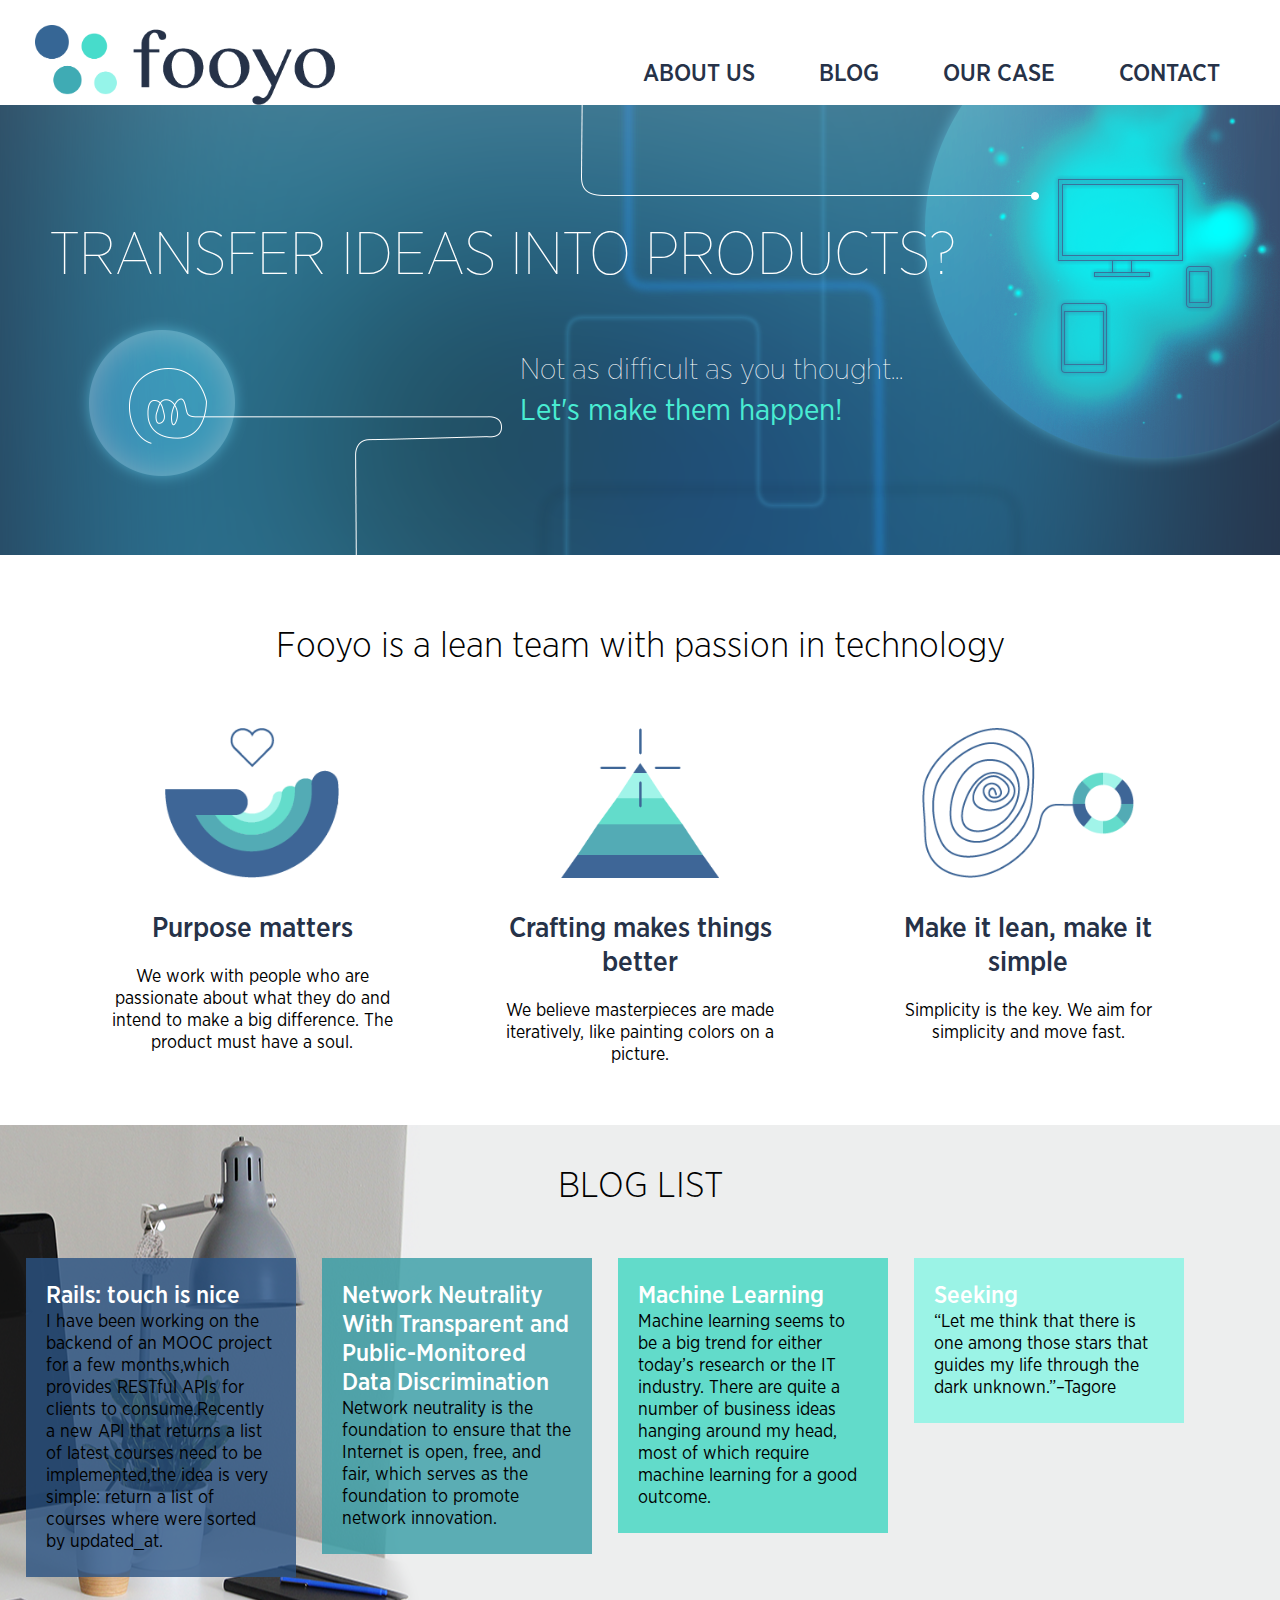
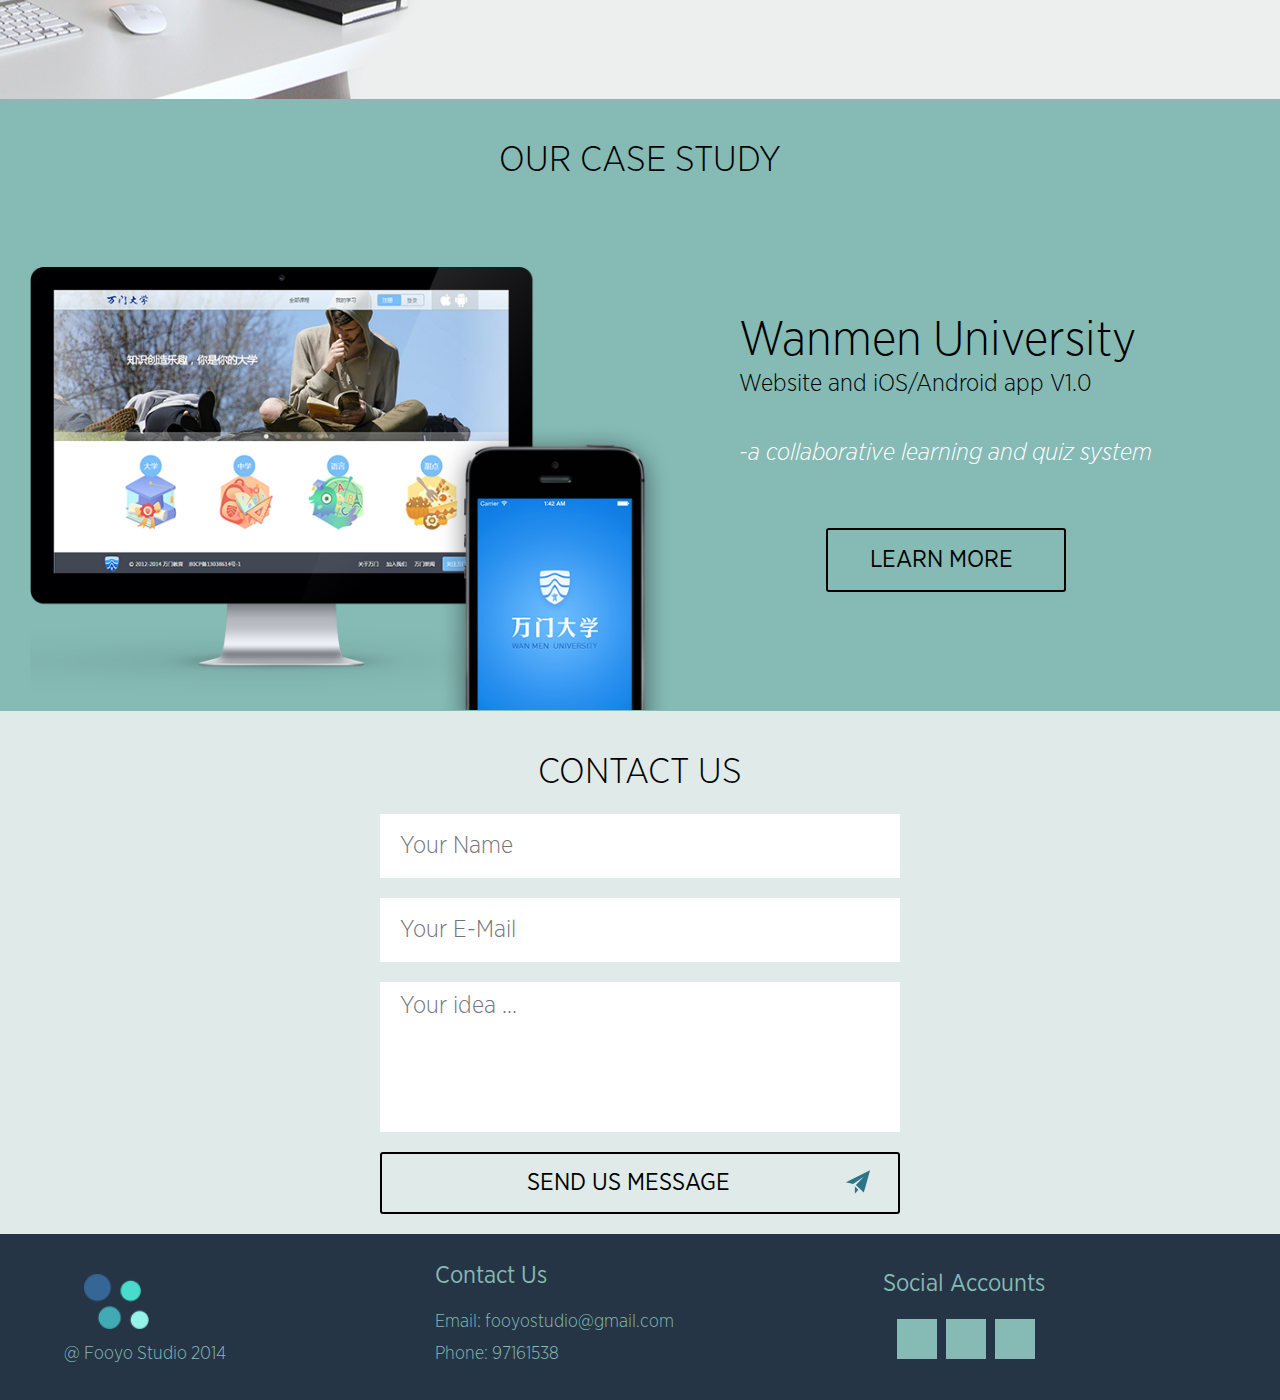
==== v2/index.html @ f908902f "Added V2" ====
<!doctype html>
<html>
	<head>
        <meta charset="UTF-8">
        <meta name="viewport" content="width=device-width, initial-scale=1">
        <title>Fooyo | With fooyo, building dreams</title>
        <meta name="author" content="Fooyo Studio">
        <meta name="contact" content="support@fooyo.sg">
        <meta name="copyright" content="Copyright (c)2014-2015 Fooyo Pte. Ltd. All Rights Reserved.">
        <meta name="keywords" content="fooyo, fooyo studio,fooyostudio, 浮游, 浮游工作室, fooyo singapore, lean startup, Singapore lean">
        <meta name="description" content="Fooyo is a lean startup with passions in technology. Fooyo Studio was founded in Singapore, specialised in app and web development. 新加坡浮游工作室">
		<link rel="stylesheet" href="css/style.css" media="screen">
	</head>
	<body>
		<div class="navbar">
			<span class="logo">
				<a href="https://google.com"><img src="images/logo.png" id="logo"></a>
			</span>
			<nav class='nav_links' id='nav_links'>
				<a data-hover="ABOUT US" href="javascript:window.scrollTo(0,105)">ABOUT US</a>
				<a data-hover="BLOG" href="javascript:window.scrollTo(0,1125);">BLOG</a>
				<a data-hover="OUR CASE" href="javascript:window.scrollTo(0,1699)">OUR CASE</a>
				<a data-hover="CONTACT"  href="javascript:window.scrollTo(0,2311)">CONTACT</a>
			</nav>
		</div>
		<div class="concept">
			<div id='slogan1'>TRANSFER IDEAS INTO PRODUCTS?</div>
			<div id='slogan2'>Not as difficult as you thought...</div>
			<div id='slogan3'>Let's make them happen!</div>
		</div>
		<div class="about">
			<div id="slogan4">Fooyo is a lean team with passion in technology</div>
			<div class="features">
				<div class="feature">
					<img src="images/feature_1.png">
					<div class="feature-title">Purpose matters</div>
					<p class="feature-content">We work with people who are passionate about what they do and intend to make a big difference. The product must have a soul.</p>
				</div>
				<div class="feature">
					<img src="images/feature_2.png">
					<div class="feature-title">Crafting makes things better</div>
					<p class="feature-content">We believe masterpieces are made iteratively, like painting colors on a picture.</p>
				</div>
				<div class="feature">
					<img src="images/feature_3.png">
					<div class="feature-title">Make it lean, make it simple</div>
					<p class="feature-content">Simplicity is the key. We aim for simplicity and move fast.</p>
				</div>
			</div>
			
		</div>
		<div class="blog">
			<div id="blog-list">BLOG LIST</div>
            <ul>
                <li class="blog-1">
                    <a class="title" href="http://www.fooyo.sg/rails-touch-is-nice/">Rails: touch is nice</a><p></p>
                    <div class="description">I have been working on the backend of an MOOC project for a few months,which provides RESTful APIs for clients to consume.Recently a new API that returns a list of latest courses need to be implemented,the idea is very simple: return a list of courses where were sorted by updated_at.<p></p>
                    </div>
                </li>
                <li class="blog-2">
                    <a class="title" href="http://www.fooyo.sg/network-neutrality-with-transparent-and-public-monitored-data-discrimination/">Network Neutrality With Transparent and Public-Monitored Data Discrimination</a><p></p>
                    <div class="description">Network neutrality is the foundation to ensure that the Internet is open, free, and fair, which serves as the foundation to promote network innovation.</div>
                </li>
                <li class="blog-3">
                    <a class="title" href="http://www.fooyo.sg/machine-learning/">Machine Learning</a><p></p>
                    <div class="description">Machine learning seems to be a big trend for either today’s research or the IT industry. There are quite a number of business ideas hanging around my head, most of which require machine learning for a good outcome.</div>
                </li>
                <li class="blog-4">
                    <a class="title" href="http://www.fooyo.sg/seeking/">Seeking</a><p></p>
                    <div class="description">“Let me think that there is one among those stars that guides my life through the dark unknown.”–Tagore</div>
                </li>
            </ul>
		</div>
		<div class="case">
			<div id="case-study">OUR CASE STUDY</div>
			<div id="case-wanmen">
				<img id="wanmen-img" src="images/wanmen_bg.png">
				<div id="wanmen-desc">
					<div id="wanmen-title">
						Wanmen University
					</div>
					<div id="wanmen-product">
						Website and iOS/Android app V1.0
					</div>
					<div id="wanmen-explanation">
						-a collaborative learning and quiz system
					</div>

					<button id="learn-more-button" type="button" onclick="alert('Coming soon...')">
					  	<p>LEARN MORE</p>
					</button>
				</div>
			</div>
			
		</div>
		<div class="contact">
			<div id="contact-us">CONTACT US</div>
			<form id="contact-form">
				<input class="input-field" id="name-field" type="text" name="name" placeholder="Your Name">
				<input class="input-field" id="email-field" type="text" name="email" placeholder="Your E-Mail">
				<textarea class="input-field" id="content-field" type="text" rows="5" name="content" placeholder="Your idea ..."></textarea>
				<button id="send-button" type="button" onclick="alert('Still under construction, just drop us a email for enquiries.');">
				  	<p>SEND US MESSAGE</p>
				  	<svg version="1.1" xmlns="http://www.w3.org/2000/svg" xmlns:xlink="http://www.w3.org/1999/xlink" x="0px" y="0px" viewBox="0 0 512 512" enable-background="new 0 0 512 512" xml:space="preserve">
				    	<path id="paper-plane-icon" d="M462,54.955L355.371,437.187l-135.92-128.842L353.388,167l-179.53,124.074L50,260.973L462,54.955zM202.992,332.528v124.517l58.738-67.927L202.992,332.528z"></path> 
				  	</svg>
				</button>
			</form> 
		</div>
		<div class="footer">
			<div id="icon">
				<img src="images/footer_icon.png" style="width:65px; margin-left:20px;">
				<div id="trademark">@ Fooyo Studio 2014</div>
			</div>
			<div id="contact-info">
				<div class="footer-title">Contact Us</div>
				<div class="contact-content" style="margin-top:20px;">Email: fooyostudio@gmail.com</div>
				<div class="contact-content">Phone: 97161538</div>
			</div>
			<div id="social">
				<div class="footer-title">Social Accounts</div>
				<section>
				  <ul id='services'>
				    <li>
				      <div class='entypo-facebook' onclick="window.location.replace('https://www.facebook.com/rick.qing.5');"></div>
				    </li>
				    <li>
				      <div class='entypo-twitter' onclick="window.location.replace('https://twitter.com/qingchengnus');"></div>
				    </li>
				    <li>
				      <div class='entypo-gplus' onclick="window.location.replace('https://plus.google.com/u/0/107952781430671489530/posts');"></div>
				    </li>
				  </ul>
				</section>
			</div>
		</div>
	</body>
</html>
---- v2/css/style.css ----
/* http://meyerweb.com/eric/tools/css/reset/ 
   v2.0 | 20110126
   License: none (public domain)
*/

html, body, div, span, applet, object, iframe,
h1, h2, h3, h4, h5, h6, p, blockquote, pre,
a, abbr, acronym, address, big, cite, code,
del, dfn, em, img, ins, kbd, q, s, samp,
small, strike, strong, sub, sup, tt, var,
b, u, i, center,
dl, dt, dd, ol, ul, li,
fieldset, form, label, legend,
table, caption, tbody, tfoot, thead, tr, th, td,
article, aside, canvas, details, embed,
figure, figcaption, footer, header, menu, nav, output, ruby, section, summary,
time, mark, audio, video {
    margin: 0;
    padding: 0;
    border: 0;
    font-size: 100%;
    font: inherit;
    vertical-align: baseline;
}
/* HTML5 display-role reset for older browsers */
article, aside, details, figcaption, figure,
footer, header, menu, nav, section {
    display: block;
}

ol, ul {
    list-style: none;
}
blockquote, q {
    quotes: none;
}
blockquote:before, blockquote:after,
q:before, q:after {
    content: '';
    content: none;
}
table {
    border-collapse: collapse;
    border-spacing: 0;
}

* {
    -webkit-transition: all 0.15s;
    -moz-transition: all 0.15s;
    -o-transition: all 0.15s;
    -ms-transition: all 0.15s;
    transition: all 0.15s;
    outline: none;
}

body {
    min-width: 960px;
}

.navbar {
    width: 100%;
    height: 105px;
    background-color: #ffffff;
}

#logo {
    height: 80px;
    padding-top: 25px;
    margin-left: 35px;
    float: left;
}

.concept {
    width: 100%;
    height: 450px;
    background-image: url('../images/banner.png');
    background-size: cover;
    background-repeat: no-repeat;
    background-position: center center;
}

.about {
    width: 100%;
    height: 570px;
}

.blog {
    width: 100%;
    height: 574px;
    background-image: url('../images/blog_bg.png');
    background-size: cover;
    background-repeat: no-repeat;
    background-position: center center;
}

.case {
    width: 100%;
    height: 612px;
    background-color: #85bab5;
}

.contact {
    width: 100%;
    background-color: #dfeae9;
    padding-bottom: 20px;
}

.footer {
    width: 100%;
    height: 166px;
    background-color: #253545;
    vertical-align: top;
}

@font-face {
    font-family: GothamNarrowMedium;
    src: url(../fonts/GothamNarrow-Medium.otf);
}
@font-face {
    font-family: GothamNarrowThin;
    src: url(../fonts/GothamNarrow-Thin.otf);
}
@font-face {
    font-family: GothamNarrowBook;
    src: url(../fonts/GothamNarrow-Book.otf);
}
@font-face {
    font-family: GothamNarrowLight;
    src: url(../fonts/GothamNarrow-Light.otf);
}

@font-face {
    font-family: GothamNarrowLightItalic;
    src: url(../fonts/GothamNarrow-LightItalic.otf);
}

.nav_links {
    float: right;
    padding-top: 60px;
}

.nav_links a {
    text-decoration: none;
    font-size: 24px;
    color: #263248;
    font-family: GothamNarrowMedium;
    margin-right: 60px;
}


.nav_links a::before {
    color: #253545;
    content: attr(data-hover);
    position: absolute;
    opacity: 0;
    text-shadow: 0 0 1px rgba(255,255,255,0.3);
    -webkit-transform: scale(1.1) translateX(10px) translateY(-10px) rotate(4deg);
    -moz-transform: scale(1.1) translateX(10px) translateY(-10px) rotate(4deg);
    transform: scale(1.1) translateX(10px) translateY(-10px) rotate(4deg);
    -webkit-transition: -webkit-transform 0.3s, opacity 0.3s;
    -moz-transition: -moz-transform 0.3s, opacity 0.3s;
    transition: transform 0.3s, opacity 0.3s;
    pointer-events: none;
}

.nav_links a:hover::before,
.nav_links a:focus::before {
    -webkit-transform: scale(1) translateX(0px) translateY(0px) rotate(0deg);
    -moz-transform: scale(1) translateX(0px) translateY(0px) rotate(0deg);
    transform: scale(1) translateX(0px) translateY(0px) rotate(0deg);
    opacity: 1;
}

#slogan1 {
    font-size: 60px;
    font-family: GothamNarrowThin;
    color: #ffffff;
    margin-left: 50px;
    padding-top: 115px;
}

#slogan2 {
    font-size: 30px;
    font-family: GothamNarrowThin;
    color: #ffffff;
    margin-left: 520px;
    padding-top: 60px;
}

#slogan3 {
    font-size: 30px;
    font-family: GothamNarrowBook;
    color: #49ecd2;
    margin-left: 520px;
    padding-top: 5px;
}

#slogan4 {
    font-size: 36px;
    font-family: GothamNarrowLight;
    text-align: center;
    padding-top: 70px;
}

.features {
    text-align: center;
}

.feature {
    display: inline-block;
    margin-top: 60px;
    width: 30%;
    vertical-align: top;
}

.feature img {
    height: 150px;
}

.feature-title {
    margin-top: 30px;
    font-size: 28px;
    width: 300px;
    color: #263248;
    text-align: center;
    display: inline-block;
    font-family: GothamNarrowMedium;
}

.feature-content {
    font-size: 18px;
    font-family: GothamNarrowBook;
    width: 300px;
    margin-top: 20px;
    text-align: center;
    display: inline-block;
}

#blog-list {
    text-align: center;
    font-family: GothamNarrowLight;
    font-size: 36px;
    padding-top: 40px;
}

#case-study {
    text-align: center;
    font-family: GothamNarrowLight;
    font-size: 36px;
    padding-top: 40px;
}

#contact-us {
    text-align: center;
    font-family: GothamNarrowLight;
    font-size: 36px;
    padding-top: 40px;
}

#contact-form {
    text-align: center;
}

#contact-form input[type=text],
#contact-form input[type=email],
#contact-form textarea{
    width: 480px;
    display: block;
    margin: 0 auto;
    margin-top: 20px;
    font-family: GothamNarrowLight;
    font-size: 24px;
    padding-left: 20px;
    padding-right: 20px;
    border: 0px;
    height: 62px;
}
#contact-form textarea{
    padding-top: 10px;
    padding-bottom: 10px;
    height: 130px;
    resize: none;
}

#contact-form input[type=submit]{
    font-size: 24px;
    font-family: GothamNarrowBook;
    overflow: visible;
    -webkit-border-radius: 3px;
    border-radius: 3px;
    position: relative;
    padding-right: 30px;
    background-color: #dfeae9;
    border: 2px solid #000000;
    display: block;
    height: 62px;
    width: 520px;
    cursor: pointer;
    margin: 0 auto;
    margin-top: 20px;
    text-align: center;
}
#contact-form input[type=submit]:hover{
    background-color: #ecfbff;
}
#contact-form input[type=submit]:hover svg{
    -webkit-transform: rotate(10deg);
    -moz-transform: rotate(10deg);
    -o-transform: rotate(10deg);
    -ms-transform: rotate(10deg);
    transform: rotate(10deg);
    -webkit-transition: -webkit-transform 0.15s;
    -moz-transition: -moz-transform 0.15s;
    -o-transition: -o-transform 0.15s;
    -ms-transition: -ms-transform 0.15s;
    transition: transform 0.15s;
}
#contact-form input[type=submit] svg{
    position: absolute;
    top: 13px;
    right: 25px;
    height: 30px;
    width: auto;
    -webkit-transition: -webkit-transform 0.15s;
    -moz-transition: -moz-transform 0.15s;
    -o-transition: -o-transform 0.15s;
    -ms-transition: -ms-transform 0.15s;
    transition: transform 0.15s;
}

#contact-form input[type=submit] svg path{
    fill: #2d7586;
}

#contact-form input[type=submit]:active{
    top: 1px;
    outline: none;
    -webkit-box-shadow: none;
    box-shadow: none;
    background-color: #85bab5;
}

#icon {
    display: inline-block;
    padding-top: 40px;
    margin-left: 5%;
}

#trademark {
    font-size: 18px;
    font-family: GothamNarrowLight;
    color: #85bab5;
    margin-top: 10px;
}

#contact-info {
    display: inline-block;
    margin-left: 16%;
}

.footer-title {
    font-size: 24px;
    font-family: GothamNarrowBook;
    color: #85bab5;
}

.contact-content {
    font-size: 18px;
    font-family: GothamNarrowLight;
    color: #85bab5;
    margin-top: 10px;
}

#social {
    display: inline-block;
    margin-left: 16%;
}




section #services {
    text-align: center;
    transform: translatez(0);
}
section #services li {
    width: 40px;
    height: 40px;
    display: inline-block;
    margin-top: 20px;
    margin-left: 5px;
    list-style: none;
}
section #services li div {
    width: 40px;
    height: 40px;
    color: #74d4b3;
    font-size: 3.4em;
    text-align: center;
    line-height: 32px;
    background-color: #85bab5;
    transition: all 0.5s ease;
}
section #services li div:hover {
    transform: rotate(360deg);
    border-radius: 100px;
}
section #services li span {
    width: 40px;
    height: 20px;
    display: block;
    padding: 15px 0px;
    color: #fff;
    font-family: sans-serif;
    text-transform: uppercase;
    font-size: 1.2em;
    text-align: center;
}

#case-wanmen {
    height: 528px;
    position: relative;
}

#wanmen-desc {
    vertical-align: top;
    display: inline-block;
    margin-top: 130px;
    margin-right: 10%;
    float: right;
}

#wanmen-title {
    font-size: 48px;
    font-family: GothamNarrowLight;
}

#wanmen-product {
    font-size: 24px;
    font-family: GothamNarrowLight;
}

#wanmen-explanation {
    font-size: 24px;
    font-family: GothamNarrowLightItalic;
    color: #ffffff;
    margin-top: 40px;
}

#wanmen-img {
    width: 50%;
    max-width: 702px;
    /*margin-left:30px;*/
    display:inline-block;
    position: absolute;
    bottom: 0px;
    left: 30px;
}

#learn-more-button {
    width: 240px;
    height: 64px;
    font-size: 24px;
    font-family: GothamNarrowBook;
    overflow: visible;
    -webkit-border-radius: 3px;
    border-radius: 3px;
    position: relative;
    padding-right: 15px;
    background-color: #85bab5;
    border: 2px solid #000000;
    display: block;
    cursor: pointer;
    margin: 0 auto;
    margin-top: 60px;
    text-align: center;
}

#learn-more-button:hover {
    background-color: #ecfbff;
}

#learn-more-button:active {
    top: 1px;
    outline: none;
    -webkit-box-shadow: none;
    box-shadow: none;
    background-color: #dfeae9;
}

.blog ul{
    margin: 20px auto;
}
.blog ul li{
    list-style: none;
    float: left;
    width: 18%;
    margin: 30px 0 0 2%;
    padding: 24px 20px;
    cursor: pointer;
}
.blog ul li .title{
    text-decoration: none;
    color: #fff;
    margin-bottom: 10px;
    font-size: 24px;
    font-family: "GothamNarrowMedium";
}
.blog ul li .description{
    color: #000;
    font-size: 18px;
    font-family: "GothamNarrowBook";
}

.blog ul li.blog-1{
    background-color: rgba(42, 82, 130, 0.8);
}
.blog ul li.blog-2{
    background-color: rgba(54, 156, 165, 0.8);
}
.blog ul li.blog-3{
    background-color: rgba(63, 214, 192, 0.8);
}
.blog ul li.blog-4{
    background-color: rgba(134, 244, 228, 0.8);
}

#send-button {
    /*font-family: GothamNarrowBook;
    font-size: 24px;
    margin-top: 20px;
    height: 62px;
    width: 520px;
    background-color: #dfeae9;*/
    font-size: 24px;
    font-family: GothamNarrowBook;
    overflow: visible;
    -webkit-border-radius: 3px;
    border-radius: 3px;
    position: relative;
    padding-right: 30px;
    background-color: #dfeae9;
    border: 2px solid #000000;
    display: block;
    height: 62px;
    width: 520px;
    cursor: pointer;
    margin: 0 auto;
    margin-top: 20px;
    text-align: center;
}

#send-button:hover {
    background-color: #ecfbff;
}
#send-button:hover svg {
    -webkit-transform: rotate(10deg);
    -moz-transform: rotate(10deg);
    -o-transform: rotate(10deg);
    -ms-transform: rotate(10deg);
    transform: rotate(10deg);
    -webkit-transition: -webkit-transform 0.15s;
    -moz-transition: -moz-transform 0.15s;
    -o-transition: -o-transform 0.15s;
    -ms-transition: -ms-transform 0.15s;
    transition: transform 0.15s;
}
#send-button svg {
    position: absolute;
    top: 13px;
    right: 25px;
    height: 30px;
    width: auto;
    -webkit-transition: -webkit-transform 0.15s;
    -moz-transition: -moz-transform 0.15s;
    -o-transition: -o-transform 0.15s;
    -ms-transition: -ms-transform 0.15s;
    transition: transform 0.15s;
}
#send-button svg path {
    fill: #2d7586;
}

#send-button:active {
    top: 1px;
    outline: none;
    -webkit-box-shadow: none;
    box-shadow: none;
    background-color: #85bab5;
}
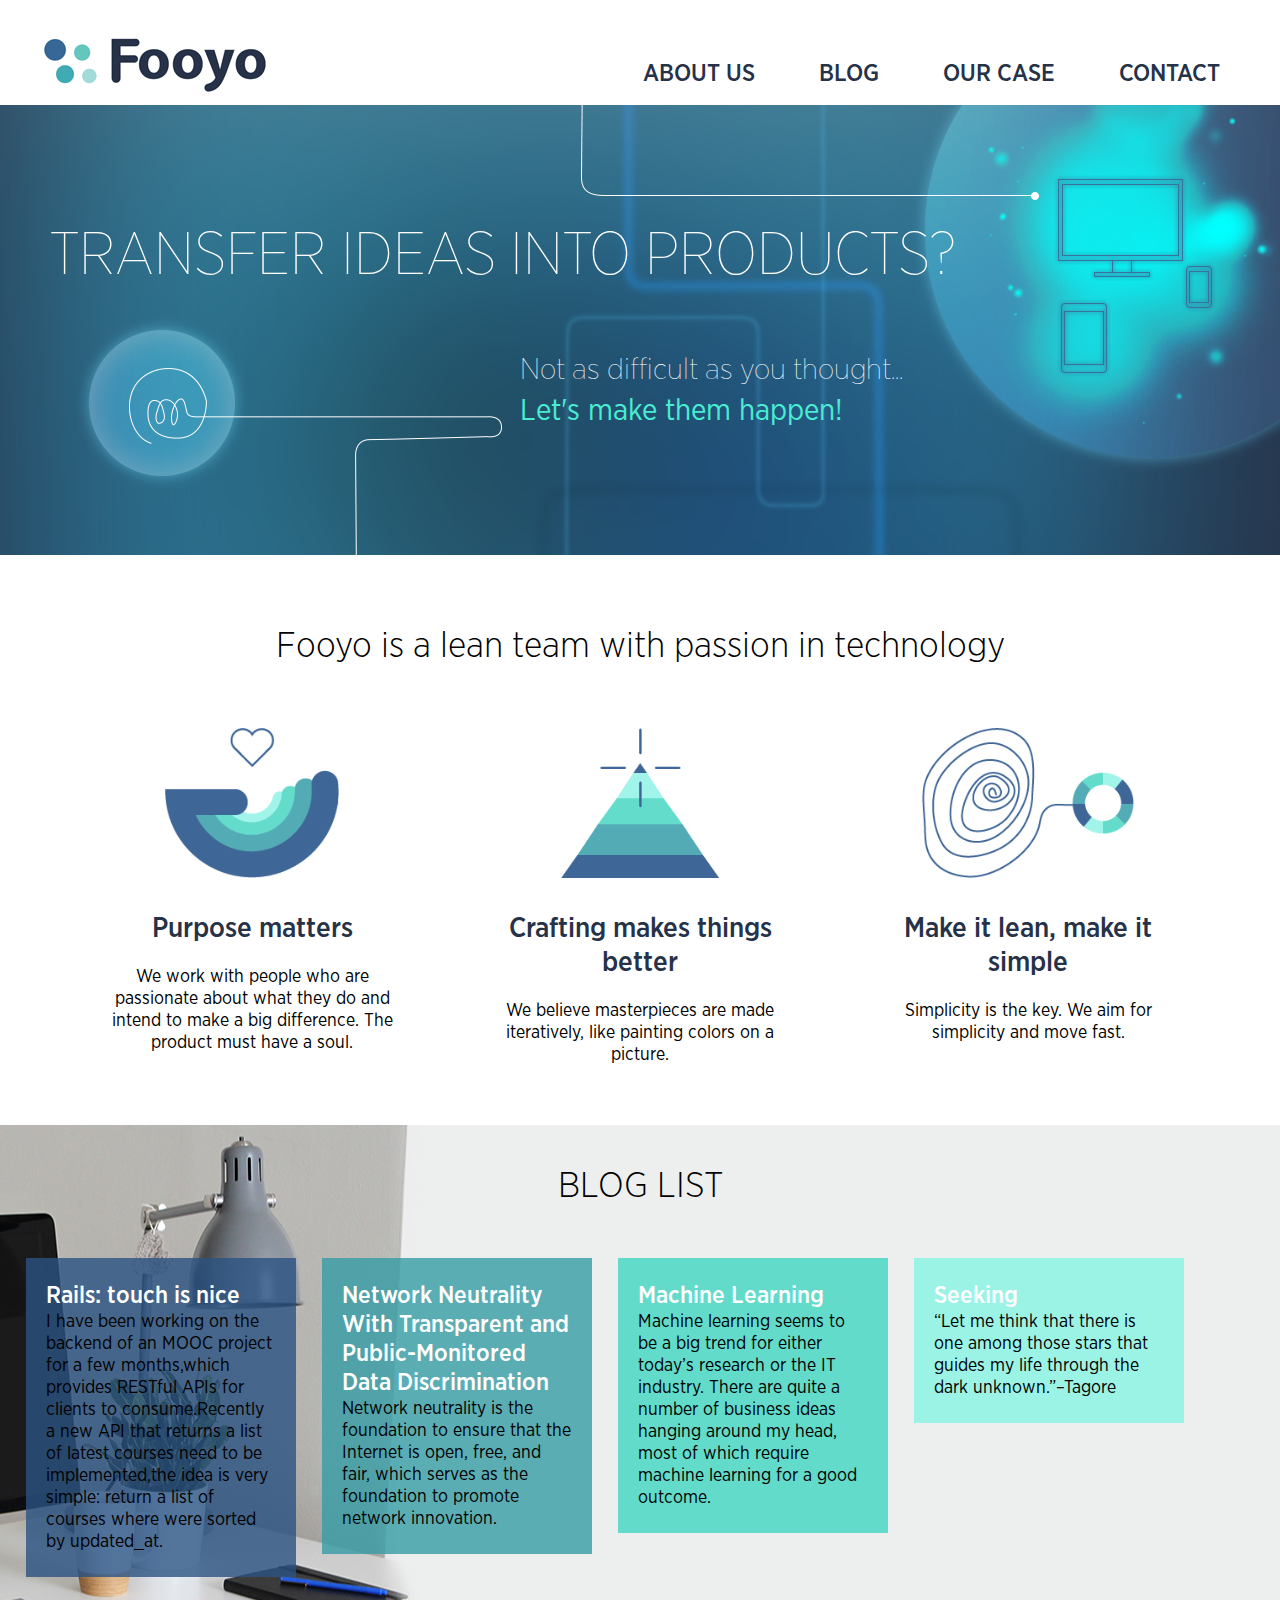
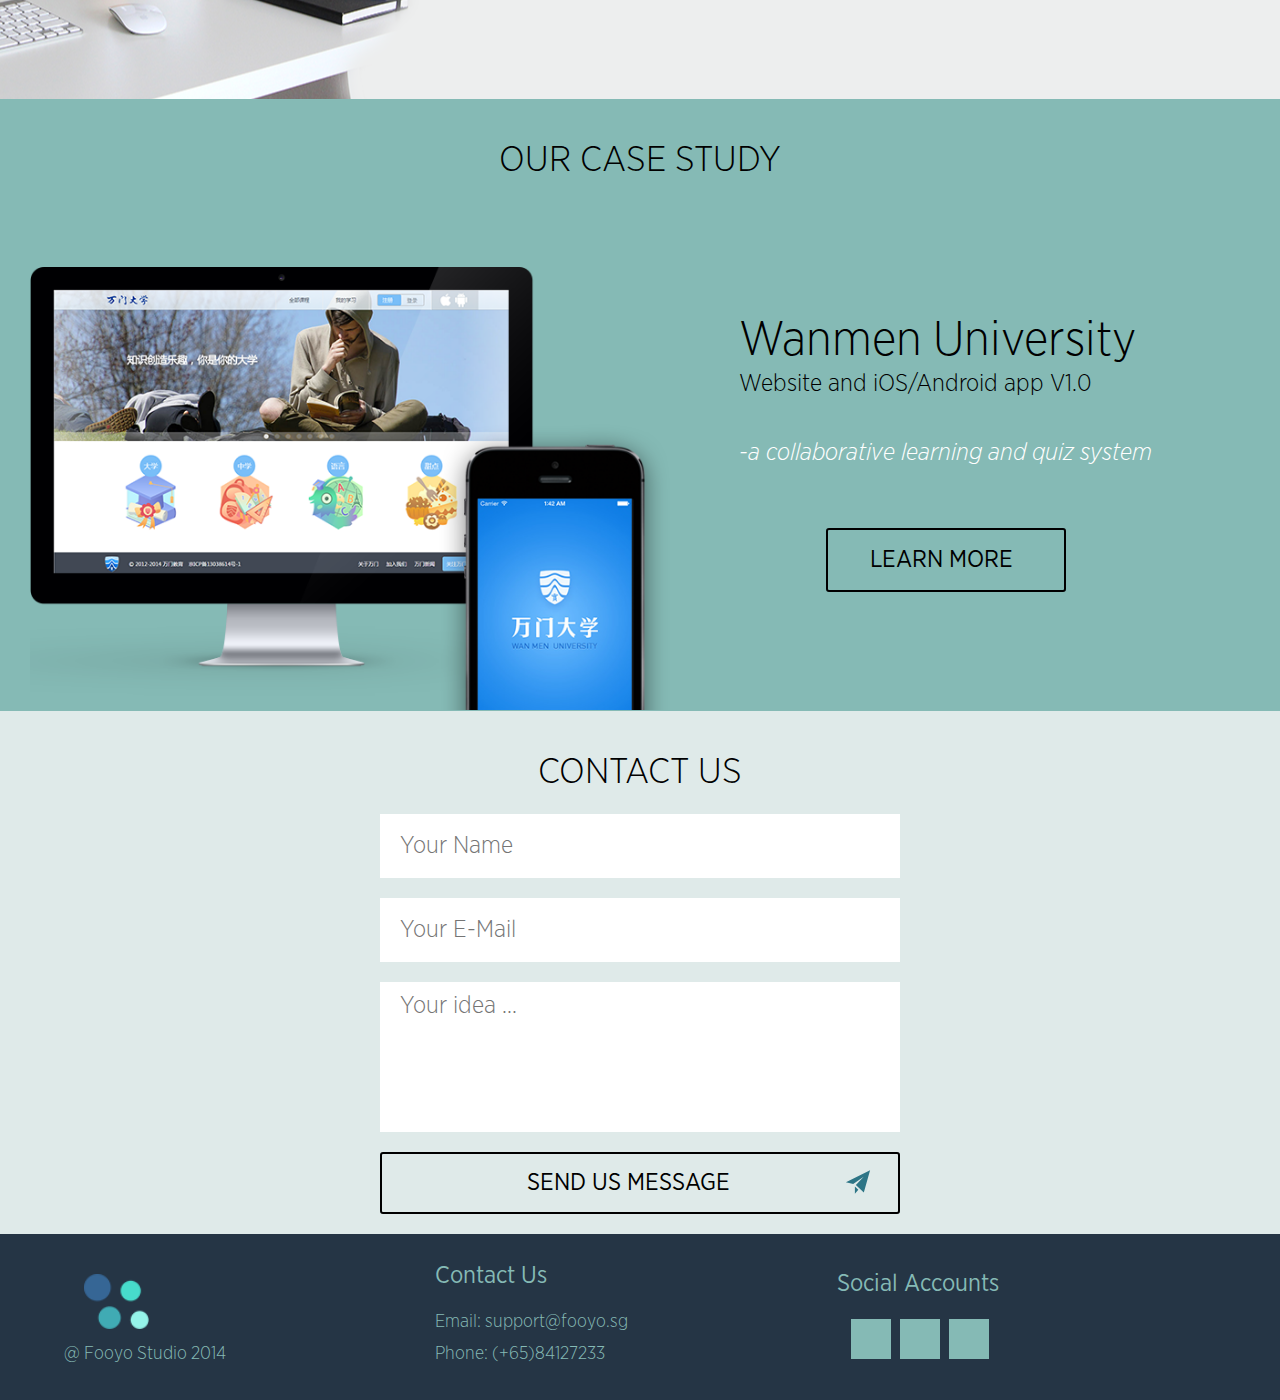
==== commit e55bf32d: "Changed logo" ====
--- a/v2/index.html
+++ b/v2/index.html
@@ -114,21 +114,21 @@
 			</div>
 			<div id="contact-info">
 				<div class="footer-title">Contact Us</div>
-				<div class="contact-content" style="margin-top:20px;">Email: fooyostudio@gmail.com</div>
-				<div class="contact-content">Phone: 97161538</div>
+				<div class="contact-content" style="margin-top:20px;">Email: support@fooyo.sg</div>
+				<div class="contact-content">Phone: (+65)84127233</div>
 			</div>
 			<div id="social">
 				<div class="footer-title">Social Accounts</div>
 				<section>
 				  <ul id='services'>
 				    <li>
-				      <div class='entypo-facebook' onclick="window.location.replace('https://www.facebook.com/rick.qing.5');"></div>
+				      <div class='entypo-facebook' onclick="window.location.replace('https://www.facebook.com/fooyo.sg');"></div>
 				    </li>
 				    <li>
-				      <div class='entypo-twitter' onclick="window.location.replace('https://twitter.com/qingchengnus');"></div>
+				      <div class='entypo-twitter' onclick="window.location.replace('https://twitter.com/FooyoStudio');"></div>
 				    </li>
 				    <li>
-				      <div class='entypo-gplus' onclick="window.location.replace('https://plus.google.com/u/0/107952781430671489530/posts');"></div>
+				      <div class='entypo-gplus' onclick="window.location.replace('https://plus.google.com/u/0/107228669838335844218/');"></div>
 				    </li>
 				  </ul>
 				</section>
